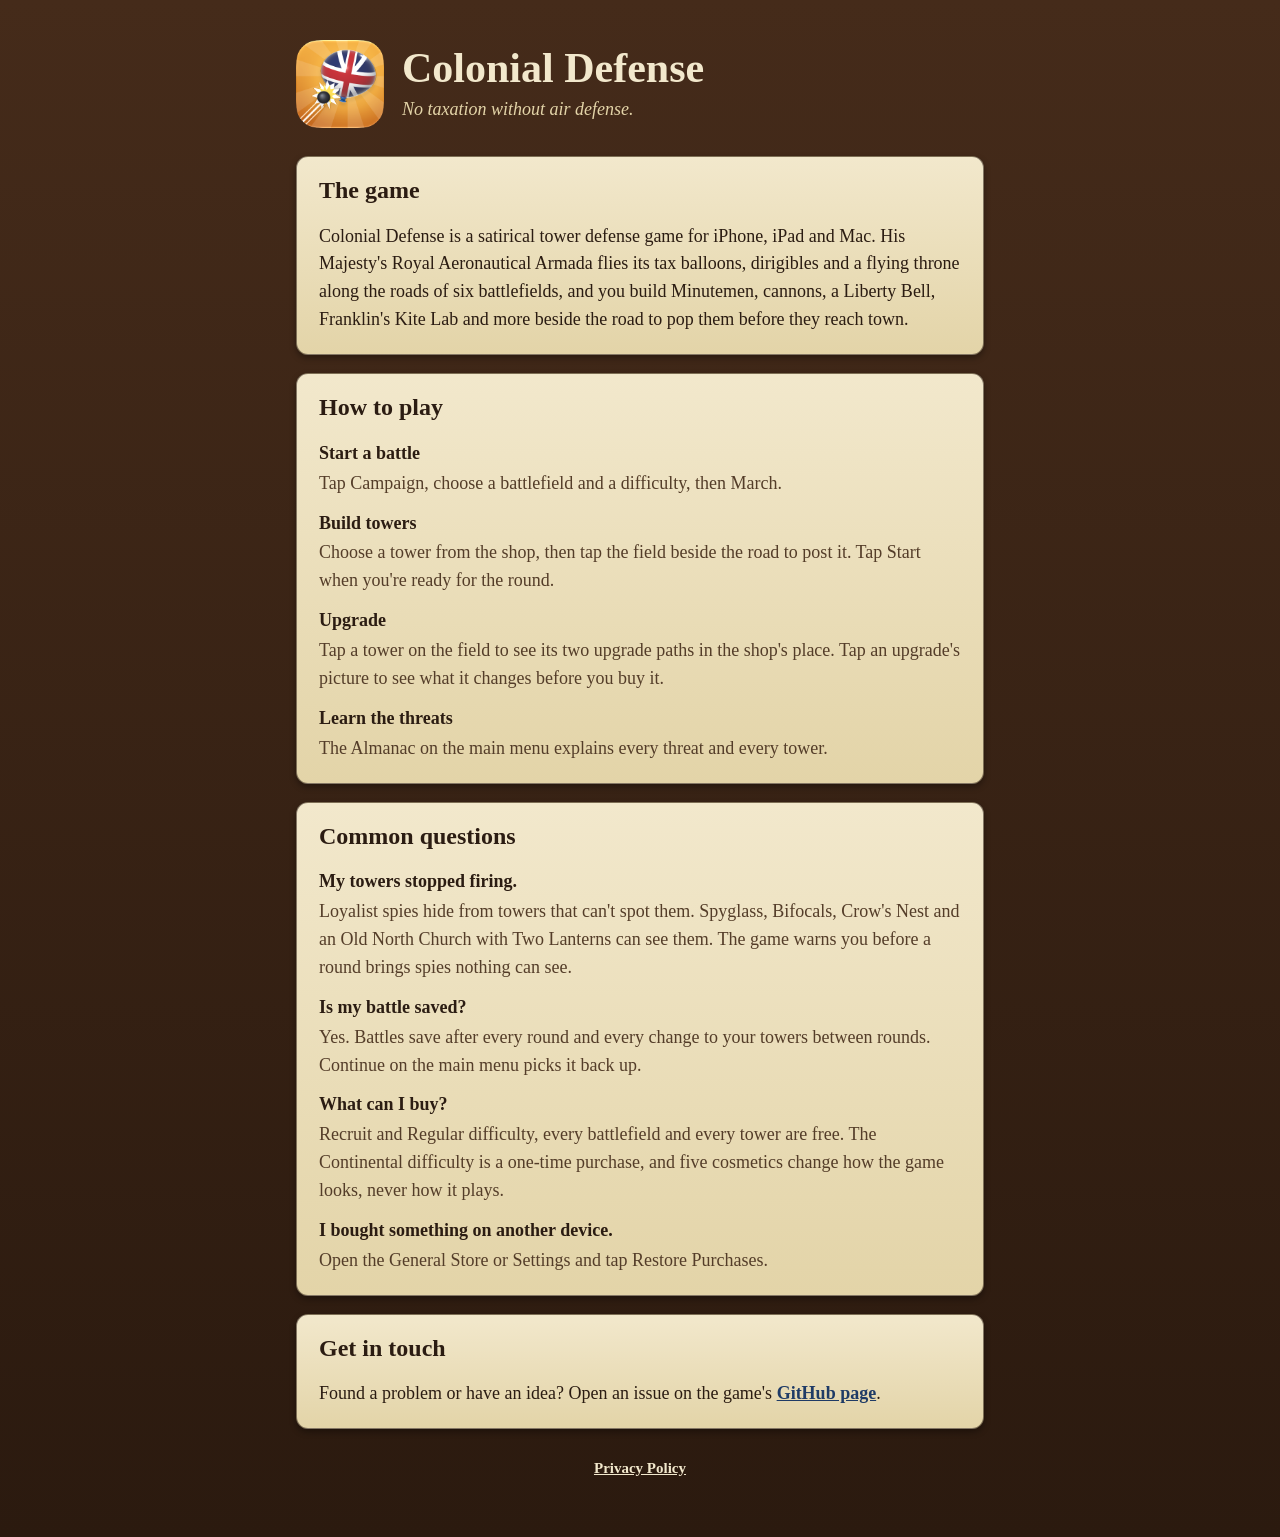
==== index.html @ e75f7067 "Support and privacy pages" ====
<!doctype html>
<html lang="en">
<head>
  <meta charset="utf-8">
  <meta name="viewport" content="width=device-width, initial-scale=1">
  <title>Colonial Defense Support</title>
  <meta name="description" content="How to play Colonial Defense, answers to common questions, and how to get in touch.">
  <link rel="icon" href="icon.png">
  <link rel="stylesheet" href="style.css">
</head>
<body>
<main>
  <header>
    <img src="icon.png" alt="Colonial Defense app icon">
    <div>
      <h1>Colonial Defense</h1>
      <p>No taxation without air defense.</p>
    </div>
  </header>

  <section class="card">
    <h2>The game</h2>
    <p>Colonial Defense is a satirical tower defense game for iPhone, iPad and Mac. His Majesty's
    Royal Aeronautical Armada flies its tax balloons, dirigibles and a flying throne along the roads
    of six battlefields, and you build Minutemen, cannons, a Liberty Bell, Franklin's Kite Lab and
    more beside the road to pop them before they reach town.</p>
  </section>

  <section class="card">
    <h2>How to play</h2>
    <dl>
      <dt>Start a battle</dt>
      <dd>Tap Campaign, choose a battlefield and a difficulty, then March.</dd>
      <dt>Build towers</dt>
      <dd>Choose a tower from the shop, then tap the field beside the road to post it. Tap Start when you're ready for the round.</dd>
      <dt>Upgrade</dt>
      <dd>Tap a tower on the field to see its two upgrade paths in the shop's place. Tap an upgrade's picture to see what it changes before you buy it.</dd>
      <dt>Learn the threats</dt>
      <dd>The Almanac on the main menu explains every threat and every tower.</dd>
    </dl>
  </section>

  <section class="card">
    <h2>Common questions</h2>
    <dl>
      <dt>My towers stopped firing.</dt>
      <dd>Loyalist spies hide from towers that can't spot them. Spyglass, Bifocals, Crow's Nest and an Old North Church with Two Lanterns can see them. The game warns you before a round brings spies nothing can see.</dd>
      <dt>Is my battle saved?</dt>
      <dd>Yes. Battles save after every round and every change to your towers between rounds. Continue on the main menu picks it back up.</dd>
      <dt>What can I buy?</dt>
      <dd>Recruit and Regular difficulty, every battlefield and every tower are free. The Continental difficulty is a one-time purchase, and five cosmetics change how the game looks, never how it plays.</dd>
      <dt>I bought something on another device.</dt>
      <dd>Open the General Store or Settings and tap Restore Purchases.</dd>
    </dl>
  </section>

  <section class="card">
    <h2>Get in touch</h2>
    <p>Found a problem or have an idea? Open an issue on the game's
    <a href="https://github.com/lolnegative/colonial-defense/issues">GitHub page</a>.</p>
  </section>

  <footer>
    <a href="privacy.html">Privacy Policy</a>
  </footer>
</main>
</body>
</html>
---- style.css ----
/* The game's parchment, ink, Continental blue and brass (App/Shared/Theme.swift), with Baskerville for
   titles. Nothing loads from another site: the icon ships with the pages and the fonts are the
   reader's own. */
:root {
  --table: #452b1a;
  --table-dark: #2b1a0f;
  --parchment: #f2e8cc;
  --parchment-deep: #e3d4a8;
  --ink: #2b1c12;
  --ink-soft: #543d29;
  --continental: #1f3b66;
  --redcoat: #a8242b;
  --brass: #b8873a;
}

* { box-sizing: border-box; }

html { background: var(--table-dark); }

body {
  margin: 0;
  min-height: 100vh;
  background: linear-gradient(var(--table), var(--table-dark));
  color: var(--ink);
  font: 18px/1.55 "Iowan Old Style", Georgia, "Times New Roman", serif;
}

main {
  max-width: 720px;
  margin: 0 auto;
  padding: 40px 16px 56px;
}

header {
  display: flex;
  align-items: center;
  gap: 18px;
  margin-bottom: 28px;
}

header img {
  width: 88px;
  height: 88px;
  flex: none;
  border-radius: 20px;
}

h1, h2 {
  font-family: Baskerville, "Baskerville Old Face", Georgia, serif;
  font-weight: 700;
  line-height: 1.15;
}

h1 { font-size: clamp(30px, 6vw, 42px); margin: 0; color: var(--parchment); }
header p { margin: 4px 0 0; color: var(--parchment-deep); font-style: italic; }

h2 { font-size: 24px; margin: 0 0 10px; color: var(--ink); }

.card {
  background: linear-gradient(var(--parchment), var(--parchment-deep));
  border: 1.5px solid rgba(43, 28, 18, 0.55);
  border-radius: 12px;
  padding: 20px 22px;
  margin: 0 0 18px;
  box-shadow: 0 3px 6px rgba(0, 0, 0, 0.35);
}

.card > :first-child { margin-top: 0; }
.card > :last-child { margin-bottom: 0; }

dt { font-weight: 700; margin-top: 12px; }
dt:first-child { margin-top: 0; }
dd { margin: 2px 0 0; color: var(--ink-soft); }

a { color: var(--continental); font-weight: 700; }

footer {
  text-align: center;
  color: var(--parchment-deep);
  font-size: 15px;
  margin-top: 28px;
}

footer a { color: var(--parchment); }
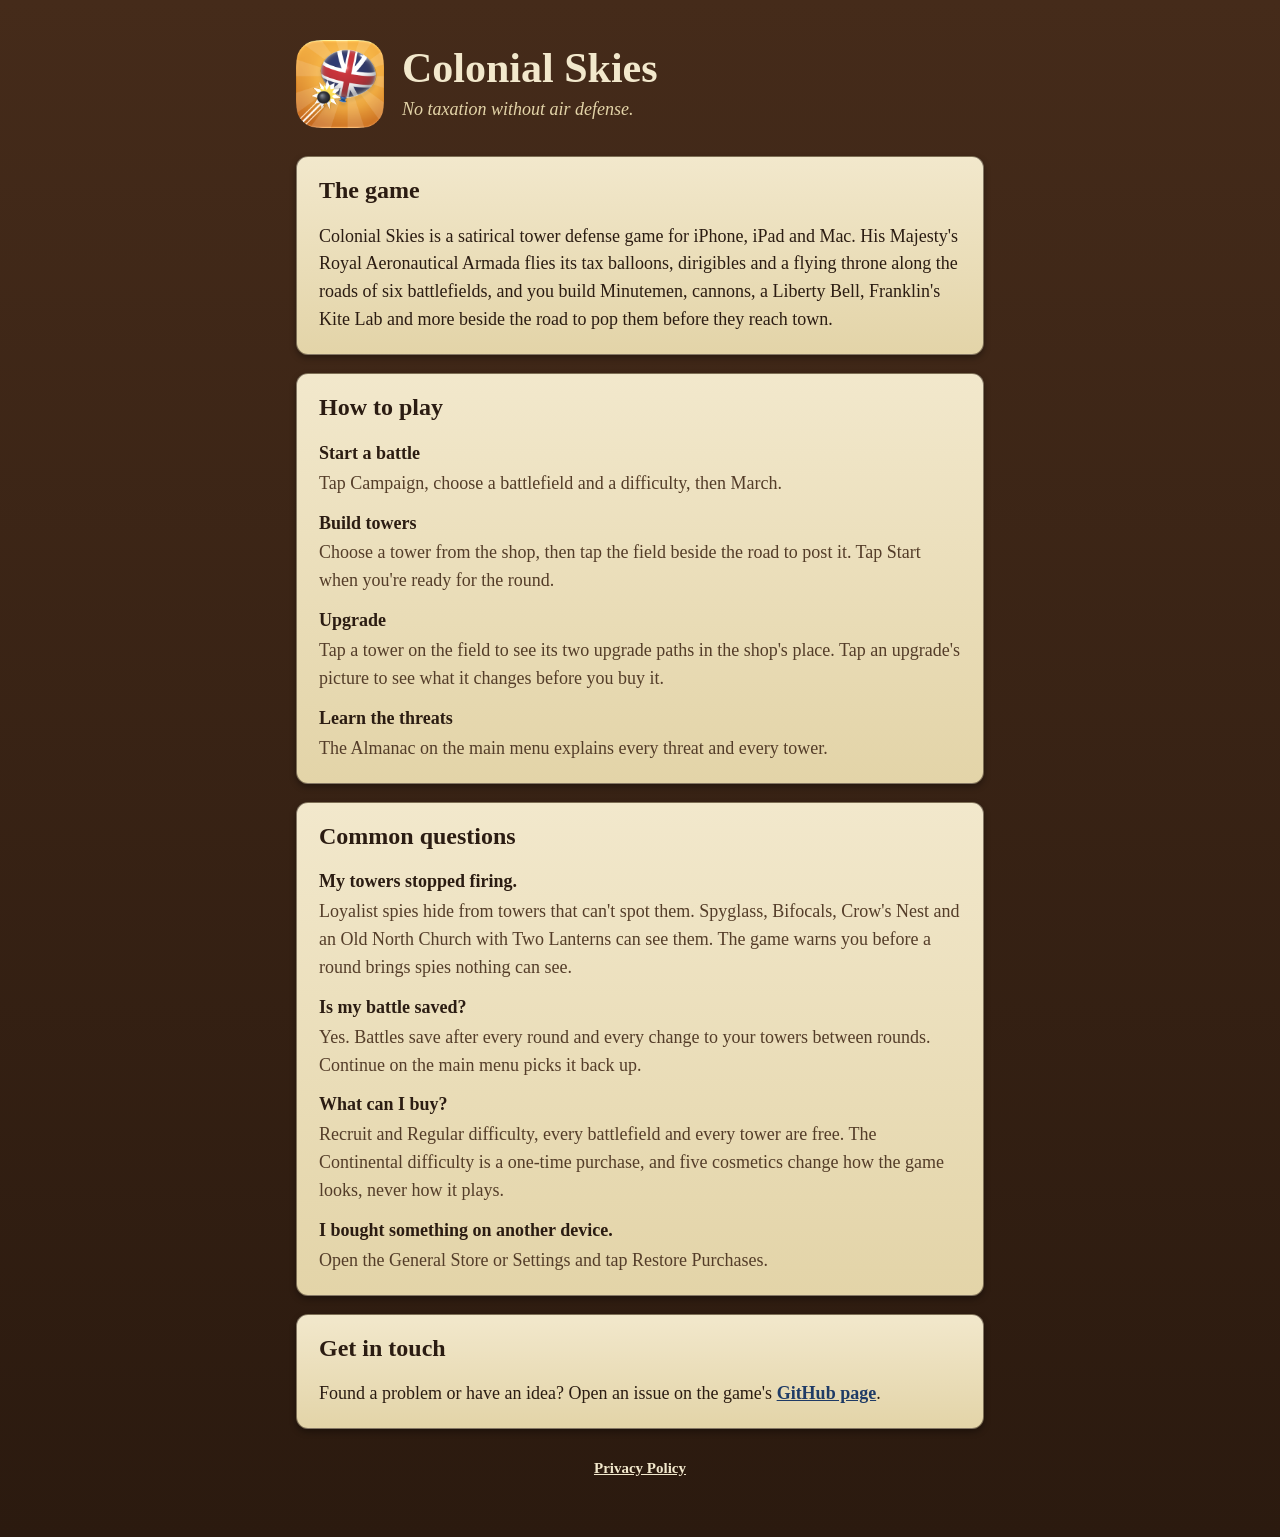
==== commit 52570c63: "Rename to Colonial Skies" ====
--- a/index.html
+++ b/index.html
@@ -3,24 +3,24 @@
 <head>
   <meta charset="utf-8">
   <meta name="viewport" content="width=device-width, initial-scale=1">
-  <title>Colonial Defense Support</title>
-  <meta name="description" content="How to play Colonial Defense, answers to common questions, and how to get in touch.">
+  <title>Colonial Skies Support</title>
+  <meta name="description" content="How to play Colonial Skies, answers to common questions, and how to get in touch.">
   <link rel="icon" href="icon.png">
   <link rel="stylesheet" href="style.css">
 </head>
 <body>
 <main>
   <header>
-    <img src="icon.png" alt="Colonial Defense app icon">
+    <img src="icon.png" alt="Colonial Skies app icon">
     <div>
-      <h1>Colonial Defense</h1>
+      <h1>Colonial Skies</h1>
       <p>No taxation without air defense.</p>
     </div>
   </header>
 
   <section class="card">
     <h2>The game</h2>
-    <p>Colonial Defense is a satirical tower defense game for iPhone, iPad and Mac. His Majesty's
+    <p>Colonial Skies is a satirical tower defense game for iPhone, iPad and Mac. His Majesty's
     Royal Aeronautical Armada flies its tax balloons, dirigibles and a flying throne along the roads
     of six battlefields, and you build Minutemen, cannons, a Liberty Bell, Franklin's Kite Lab and
     more beside the road to pop them before they reach town.</p>
@@ -57,7 +57,7 @@
   <section class="card">
     <h2>Get in touch</h2>
     <p>Found a problem or have an idea? Open an issue on the game's
-    <a href="https://github.com/lolnegative/colonial-defense/issues">GitHub page</a>.</p>
+    <a href="https://github.com/lolnegative/colonial-skies/issues">GitHub page</a>.</p>
   </section>
 
   <footer>
